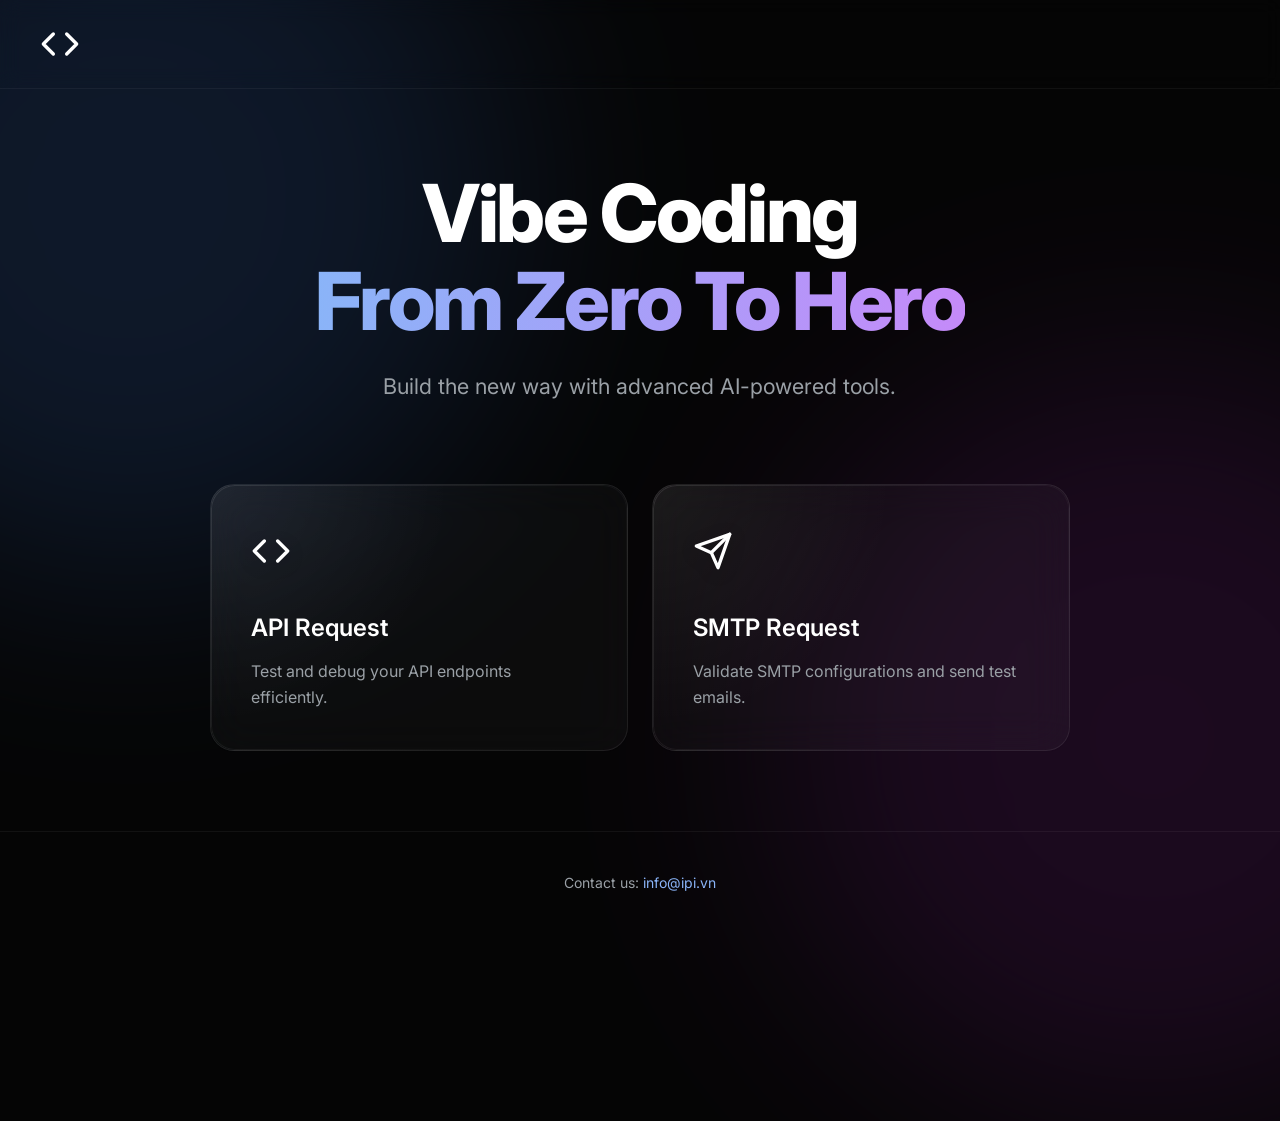
==== index.html @ e839f2e2 "deploy" ====
<!DOCTYPE html>
<html lang="vi">

<head>
    <meta http-equiv="Content-Type" content="text/html; charset=UTF-8">
    <meta http-equiv="X-UA-Compatible" content="IE=edge">
    <meta name="viewport" content="width=device-width, initial-scale=1">
    <title>Google Antigravity | Vibe Coding</title>
    <link rel="shortcut icon" href="/warning.png" type="image/x-icon">

    <!-- Google Fonts: Inter -->
    <link rel="preconnect" href="https://fonts.googleapis.com">
    <link rel="preconnect" href="https://fonts.gstatic.com" crossorigin>
    <link href="https://fonts.googleapis.com/css2?family=Inter:wght@300;400;600;700;900&display=swap" rel="stylesheet">

    <link rel="stylesheet" href="/assets/style.css">
</head>

<body>
    <header class="header">
        <div class="logo">
            <svg xmlns="http://www.w3.org/2000/svg" width="40" height="40" viewBox="0 0 24 24" fill="none" stroke="currentColor"
                stroke-width="2" stroke-linecap="round" stroke-linejoin="round">
                <polyline points="16 18 22 12 16 6"></polyline>
                <polyline points="8 6 2 12 8 18"></polyline>
                </svg>
        </div>
    </header>

    <main class="main-content">
        <section class="hero">
            <h1 class="hero-title">Vibe Coding<br><span class="highlight">From Zero To Hero</span></h1>
            <p class="hero-subtitle">Build the new way with advanced AI-powered tools.</p>
        </section>

        <section class="tools-grid">
            <a href="/api" target="_blank" class="tool-card">
                <div class="card-icon">
                    <svg xmlns="http://www.w3.org/2000/svg" width="40" height="40" viewBox="0 0 24 24" fill="none"
                        stroke="currentColor" stroke-width="2" stroke-linecap="round" stroke-linejoin="round">
                        <polyline points="16 18 22 12 16 6"></polyline>
                        <polyline points="8 6 2 12 8 18"></polyline>
                    </svg>
                </div>
                <div class="card-content">
                    <h3>API Request</h3>
                    <p>Test and debug your API endpoints efficiently.</p>
                </div>
            </a>

            <a href="/smtp" target="_blank" class="tool-card">
                <div class="card-icon">
                    <svg xmlns="http://www.w3.org/2000/svg" width="40" height="40" viewBox="0 0 24 24" fill="none"
                        stroke="currentColor" stroke-width="2" stroke-linecap="round" stroke-linejoin="round">
                        <line x1="22" y1="2" x2="11" y2="13"></line>
                        <polygon points="22 2 15 22 11 13 2 9 22 2"></polygon>
                    </svg>
                </div>
                <div class="card-content">
                    <h3>SMTP Request</h3>
                    <p>Validate SMTP configurations and send test emails.</p>
                </div>
            </a>
        </section>
    </main>

    <footer class="footer">
        <p>Contact us: <a href="mailto:info@ipi.vn">info@ipi.vn</a></p>
    </footer>
    <script src="/assets/script.js"></script>
</body>

</html>
---- assets/style.css ----
:root {
    --bg-color: #050505;
    --text-color: #ffffff;
    --text-secondary: #9aa0a6;
    --accent-color: #8ab4f8;
    --card-bg: rgba(255, 255, 255, 0.03);
    --card-border: rgba(255, 255, 255, 0.08);
    --card-hover-bg: rgba(255, 255, 255, 0.06);
    --card-hover-border: rgba(255, 255, 255, 0.15);
    --font-primary: 'Inter', system-ui, -apple-system, sans-serif;
    --gradient-primary: linear-gradient(135deg, #8ab4f8 0%, #c58af9 100%);
    --blob-1: #4285f4;
    --blob-2: #9c27b0;
}

* {
    box-sizing: border-box;
    margin: 0;
    padding: 0;
}

body {
    background-color: var(--bg-color);
    color: var(--text-color);
    font-family: var(--font-primary);
    line-height: 1.6;
    display: flex;
    flex-direction: column;
    min-height: 100vh;
    overflow-x: hidden;
    position: relative;
}

/* Dynamic Background */
body::before,
body::after {
    content: '';
    position: absolute;
    width: 60vw;
    height: 60vw;
    border-radius: 50%;
    filter: blur(120px);
    opacity: 0.15;
    z-index: -1;
    animation: float 20s infinite alternate ease-in-out;
}

body::before {
    background: var(--blob-1);
    top: -20%;
    left: -20%;
}

body::after {
    background: var(--blob-2);
    bottom: -20%;
    right: -20%;
    animation-delay: -10s;
}

@keyframes float {
    0% {
        transform: translate(0, 0) scale(1);
    }

    100% {
        transform: translate(10%, 10%) scale(1.1);
    }
}

a {
    text-decoration: none;
    color: inherit;
    transition: color 0.2s ease;
}

/* Header */
.header {
    padding: 24px 40px;
    display: flex;
    justify-content: space-between;
    align-items: center;
    position: sticky;
    top: 0;
    z-index: 100;
    backdrop-filter: blur(10px);
    -webkit-backdrop-filter: blur(10px);
    border-bottom: 1px solid rgba(255, 255, 255, 0.05);
}

.logo {
    font-size: 1.1rem;
    font-weight: 600;
    color: var(--text-color);
    letter-spacing: -0.01em;
    display: flex;
    align-items: center;
    gap: 8px;
}

/* Main Content */
.main-content {
    flex: 1;
    display: flex;
    flex-direction: column;
    align-items: center;
    justify-content: center;
    padding: 80px 20px;
    text-align: center;
    position: relative;
    z-index: 1;
}

/* Hero Section */
.hero {
    margin-bottom: 80px;
    max-width: 800px;
}

.hero-title {
    font-size: clamp(3rem, 8vw, 5rem);
    font-weight: 800;
    line-height: 1.1;
    margin-bottom: 24px;
    letter-spacing: -0.03em;
    animation: fadeSlideUp 0.8s ease-out;
}

.hero-title .highlight {
    background: linear-gradient(90deg, #8ab4f8, #c58af9, #8ab4f8);
    background-size: 200% auto;
    -webkit-background-clip: text;
    background-clip: text;
    -webkit-text-fill-color: transparent;
    display: block;
    animation: shine 4s linear infinite;
}

@keyframes shine {
    to {
        background-position: 200% center;
    }
}

.hero-subtitle {
    font-size: clamp(1.1rem, 2vw, 1.35rem);
    color: var(--text-secondary);
    font-weight: 400;
    max-width: 600px;
    margin: 0 auto;
    animation: fadeSlideUp 0.8s ease-out 0.2s backwards;
}

/* Tools Grid */
.tools-grid {
    display: grid;
    grid-template-columns: repeat(auto-fit, minmax(300px, 1fr));
    gap: 24px;
    width: 100%;
    max-width: 900px;
    padding: 0 20px;
}

.tool-card {
    background: var(--card-bg);
    border: 1px solid var(--card-border);
    border-radius: 24px;
    padding: 40px;
    transition: all 0.4s cubic-bezier(0.175, 0.885, 0.32, 1.275);
    display: flex;
    flex-direction: column;
    align-items: flex-start;
    text-align: left;
    backdrop-filter: blur(20px);
    -webkit-backdrop-filter: blur(20px);
    position: relative;
    overflow: hidden;
    /* Spotlight Effect */
    background: radial-gradient(600px circle at var(--mouse-x, 0) var(--mouse-y, 0),
            rgba(255, 255, 255, 0.06),
            transparent 40%), var(--card-bg);

    animation: fadeSlideUp 0.8s ease-out 0.4s backwards;
}

/* Form Elements */
input,
select,
textarea {
    width: 100%;
    padding: 12px 16px;
    margin: 8px 0 24px;
    background: rgba(255, 255, 255, 0.05);
    border: 1px solid var(--card-border);
    border-radius: 8px;
    color: var(--text-color);
    font-family: var(--font-primary);
    font-size: 1rem;
    transition: all 0.3s ease;
}

/* Fix for select options text color on Windows */
select option {
    background-color: #202124;
    /* Dark background */
    color: #ffffff;
    /* White text */
}

input:focus,
select:focus,
textarea:focus {
    outline: none;
    border-color: var(--accent-color);
    background: rgba(255, 255, 255, 0.1);
}

/* API Params Row Layout */
.param-row {
    display: flex;
    gap: 12px;
    align-items: center;
    margin-bottom: 12px;
}

.param-row input {
    margin: 0;
    width: auto;
    /* Reset width */
    flex: 1;
    min-width: 0;
    /* Prevent overflow */
}

.param-row .remove-btn {
    width: 40px;
    padding: 0;
    height: 48px;
    /* Match input height roughly */
    display: flex;
    align-items: center;
    justify-content: center;
    background: rgba(255, 59, 48, 0.2);
    color: #ff3b30;
    font-size: 1.5rem;
    line-height: 1;
}

.param-row .remove-btn:hover {
    background: rgba(255, 59, 48, 0.4);
    transform: none;
}

button {
    background: var(--gradient-primary);
    color: white;
    border: none;
    padding: 12px 24px;
    border-radius: 8px;
    font-size: 1rem;
    font-weight: 600;
    cursor: pointer;
    transition: transform 0.2s ease, opacity 0.2s ease;
}

button:hover {
    transform: translateY(-2px);
    opacity: 0.9;
}

label {
    display: block;
    margin-bottom: 8px;
    color: var(--text-secondary);
    font-weight: 500;
}

/* SMTP Form Layout - Reverted to Stacked */
.form-group {
    margin-bottom: 20px;
}


/* Staggered animation */
.tool-card:nth-child(2) {
    animation-delay: 0.5s;
}

.tool-card:nth-child(3) {
    animation-delay: 0.6s;
}

.tool-card::before {
    content: '';
    position: absolute;
    top: 0;
    left: 0;
    right: 0;
    bottom: 0;
    border-radius: 24px;
    padding: 1px;
    background: linear-gradient(135deg, rgba(255, 255, 255, 0.1), rgba(255, 255, 255, 0));
    -webkit-mask: linear-gradient(#fff 0 0) content-box, linear-gradient(#fff 0 0);
    mask: linear-gradient(#fff 0 0) content-box, linear-gradient(#fff 0 0);
    -webkit-mask-composite: xor;
    mask-composite: exclude;
    pointer-events: none;
}

.tool-card:hover {
    background: var(--card-hover-bg);
    border-color: var(--card-hover-border);
    transform: translateY(-8px);
    box-shadow: 0 20px 40px -10px rgba(0, 0, 0, 0.3);
}

.card-icon {
    font-size: 2.5rem;
    margin-bottom: 20px;
    filter: drop-shadow(0 4px 8px rgba(0, 0, 0, 0.2));
}

.card-content h3 {
    font-size: 1.5rem;
    font-weight: 600;
    margin-bottom: 12px;
    color: var(--text-color);
}

.card-content p {
    font-size: 1rem;
    color: var(--text-secondary);
    line-height: 1.6;
}

/* Footer */
.footer {
    padding: 40px 20px;
    text-align: center;
    color: var(--text-secondary);
    font-size: 0.875rem;
    border-top: 1px solid rgba(255, 255, 255, 0.05);
    margin-top: auto;
}

.footer a {
    color: var(--accent-color);
    position: relative;
}

.footer a::after {
    content: '';
    position: absolute;
    bottom: -2px;
    left: 0;
    width: 0;
    height: 1px;
    background: currentColor;
    transition: width 0.3s ease;
}

.footer a:hover::after {
    width: 100%;
}

/* Animations */
@keyframes fadeSlideUp {
    from {
        opacity: 0;
        transform: translateY(30px);
    }

    to {
        opacity: 1;
        transform: translateY(0);
    }
}

/* Mobile Responsive */
@media (max-width: 600px) {
    .header {
        padding: 20px;
    }

    .hero-title {
        font-size: 3rem;
    }

    .tools-grid {
        grid-template-columns: 1fr;
    }

    .tool-card {
        padding: 30px;
    }
}
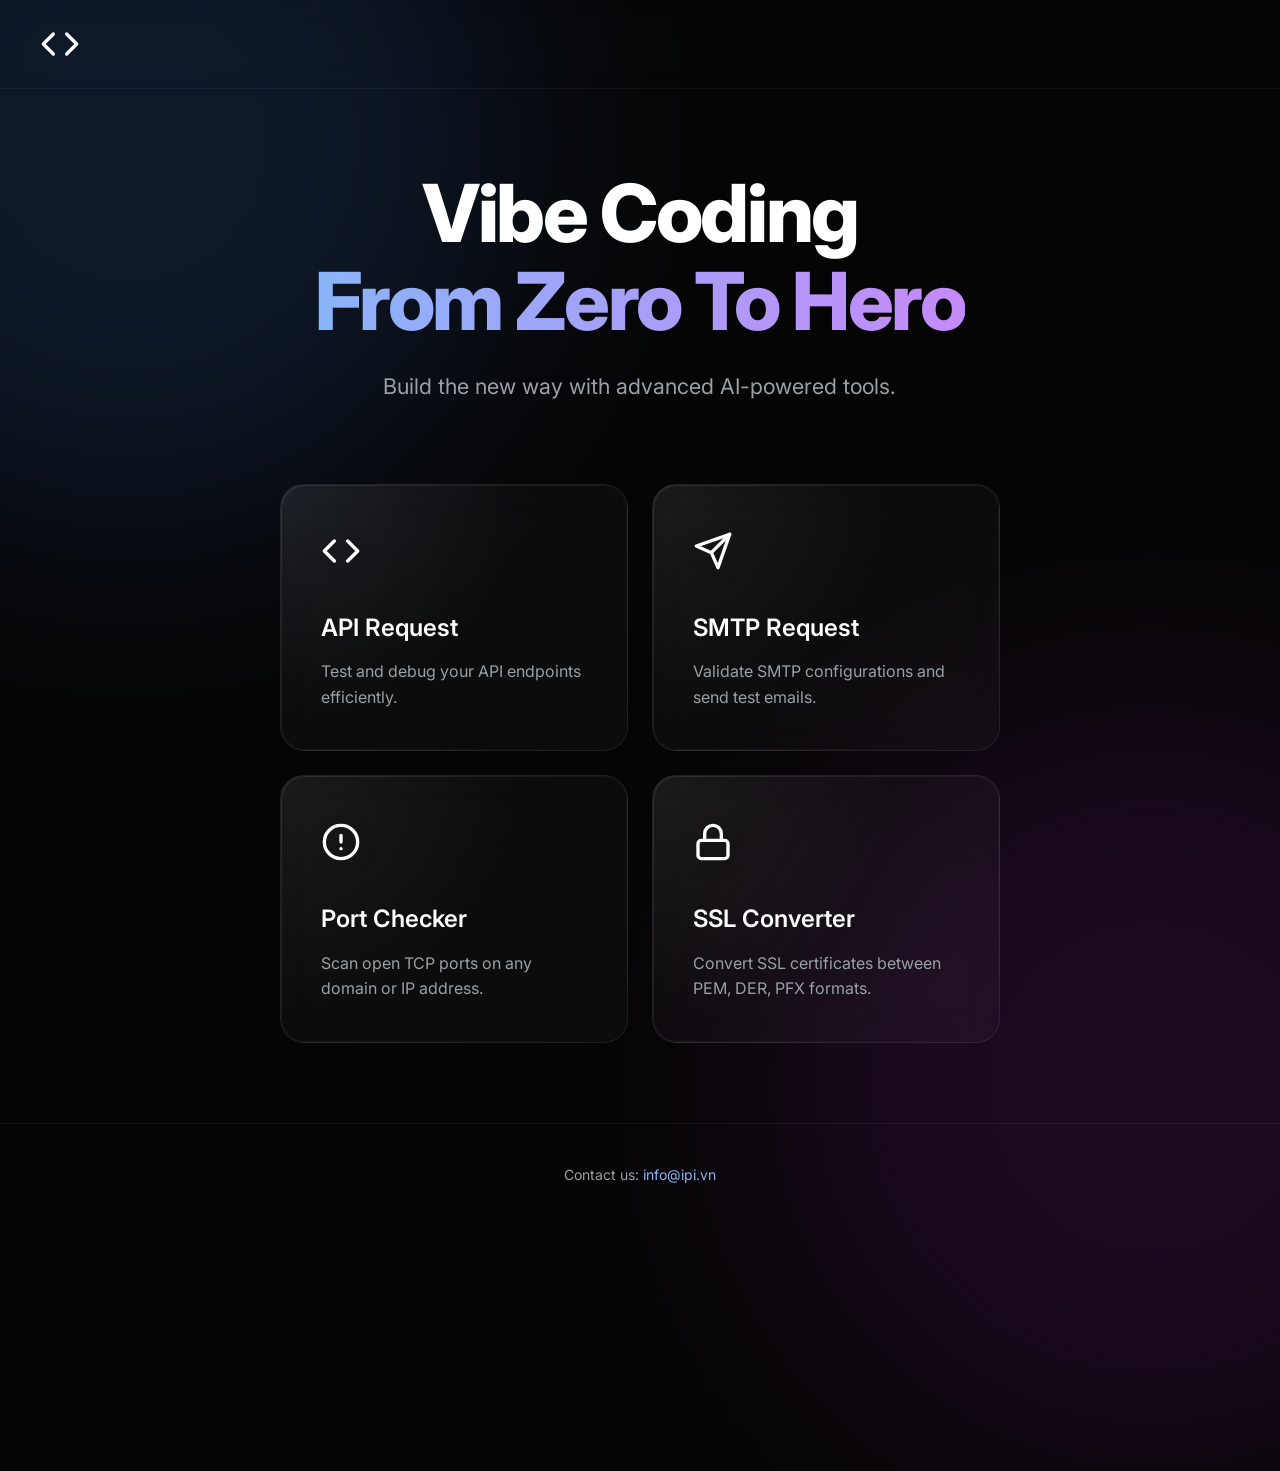
==== commit 006ad427: "MODIFY UI/UX - ADDNEW Port checker and ssl convent" ====
--- a/index.html
+++ b/index.html
@@ -6,7 +6,10 @@
     <meta http-equiv="X-UA-Compatible" content="IE=edge">
     <meta name="viewport" content="width=device-width, initial-scale=1">
     <title>Google Antigravity | Vibe Coding</title>
-    <link rel="shortcut icon" href="/warning.png" type="image/x-icon">
+    <meta name="description" content="Developer tools powered by AI – API Tester, SMTP Tester, Port Checker, SSL Converter.">
+
+    <!-- SVG Favicon inline -->
+    <link rel="icon" href="data:image/svg+xml,<svg xmlns='http://www.w3.org/2000/svg' viewBox='0 0 24 24' fill='none' stroke='%238ab4f8' stroke-width='2' stroke-linecap='round' stroke-linejoin='round'><polyline points='16 18 22 12 16 6'></polyline><polyline points='8 6 2 12 8 18'></polyline></svg>">
 
     <!-- Google Fonts: Inter -->
     <link rel="preconnect" href="https://fonts.googleapis.com">
@@ -14,17 +17,36 @@
     <link href="https://fonts.googleapis.com/css2?family=Inter:wght@300;400;600;700;900&display=swap" rel="stylesheet">
 
     <link rel="stylesheet" href="/assets/style.css">
+
+    <style>
+        /* 4-card grid: 2 cols top, 2 cols bottom – stays balanced */
+        .tools-grid {
+            display: grid;
+            grid-template-columns: repeat(2, 1fr);
+            gap: 24px;
+            width: 100%;
+            max-width: 760px;
+            padding: 0 20px;
+        }
+
+        @media (max-width: 640px) {
+            .tools-grid {
+                grid-template-columns: 1fr;
+            }
+        }
+    </style>
 </head>
 
 <body>
     <header class="header">
-        <div class="logo">
-            <svg xmlns="http://www.w3.org/2000/svg" width="40" height="40" viewBox="0 0 24 24" fill="none" stroke="currentColor"
-                stroke-width="2" stroke-linecap="round" stroke-linejoin="round">
+        <!-- Logo nhấn → về trang chủ -->
+        <a href="https://example.io.vn/" class="logo" aria-label="Về trang chủ">
+            <svg xmlns="http://www.w3.org/2000/svg" width="40" height="40" viewBox="0 0 24 24" fill="none"
+                stroke="currentColor" stroke-width="2" stroke-linecap="round" stroke-linejoin="round">
                 <polyline points="16 18 22 12 16 6"></polyline>
                 <polyline points="8 6 2 12 8 18"></polyline>
-                </svg>
-        </div>
+            </svg>
+        </a>
     </header>
 
     <main class="main-content">
@@ -34,6 +56,7 @@
         </section>
 
         <section class="tools-grid">
+            <!-- Card 1: API Request -->
             <a href="/api" target="_blank" class="tool-card">
                 <div class="card-icon">
                     <svg xmlns="http://www.w3.org/2000/svg" width="40" height="40" viewBox="0 0 24 24" fill="none"
@@ -48,6 +71,7 @@
                 </div>
             </a>
 
+            <!-- Card 2: SMTP Request -->
             <a href="/smtp" target="_blank" class="tool-card">
                 <div class="card-icon">
                     <svg xmlns="http://www.w3.org/2000/svg" width="40" height="40" viewBox="0 0 24 24" fill="none"
@@ -61,12 +85,44 @@
                     <p>Validate SMTP configurations and send test emails.</p>
                 </div>
             </a>
+
+            <!-- Card 3: Port Checker -->
+            <a href="/port-checker" target="_blank" class="tool-card">
+                <div class="card-icon">
+                    <svg xmlns="http://www.w3.org/2000/svg" width="40" height="40" viewBox="0 0 24 24" fill="none"
+                        stroke="currentColor" stroke-width="2" stroke-linecap="round" stroke-linejoin="round">
+                        <circle cx="12" cy="12" r="10"></circle>
+                        <line x1="12" y1="8" x2="12" y2="12"></line>
+                        <line x1="12" y1="16" x2="12.01" y2="16"></line>
+                    </svg>
+                </div>
+                <div class="card-content">
+                    <h3>Port Checker</h3>
+                    <p>Scan open TCP ports on any domain or IP address.</p>
+                </div>
+            </a>
+
+            <!-- Card 4: SSL Converter -->
+            <a href="/ssl-converter" target="_blank" class="tool-card">
+                <div class="card-icon">
+                    <svg xmlns="http://www.w3.org/2000/svg" width="40" height="40" viewBox="0 0 24 24" fill="none"
+                        stroke="currentColor" stroke-width="2" stroke-linecap="round" stroke-linejoin="round">
+                        <rect x="3" y="11" width="18" height="11" rx="2" ry="2"></rect>
+                        <path d="M7 11V7a5 5 0 0 1 10 0v4"></path>
+                    </svg>
+                </div>
+                <div class="card-content">
+                    <h3>SSL Converter</h3>
+                    <p>Convert SSL certificates between PEM, DER, PFX formats.</p>
+                </div>
+            </a>
         </section>
     </main>
 
     <footer class="footer">
         <p>Contact us: <a href="mailto:info@ipi.vn">info@ipi.vn</a></p>
     </footer>
+
     <script src="/assets/script.js"></script>
 </body>
 
--- a/assets/style.css
+++ b/assets/style.css
@@ -96,6 +96,13 @@
     display: flex;
     align-items: center;
     gap: 8px;
+    text-decoration: none;
+    outline: none;
+    transition: opacity 0.2s ease;
+}
+
+.logo:hover {
+    opacity: 0.75;
 }
 
 /* Main Content */
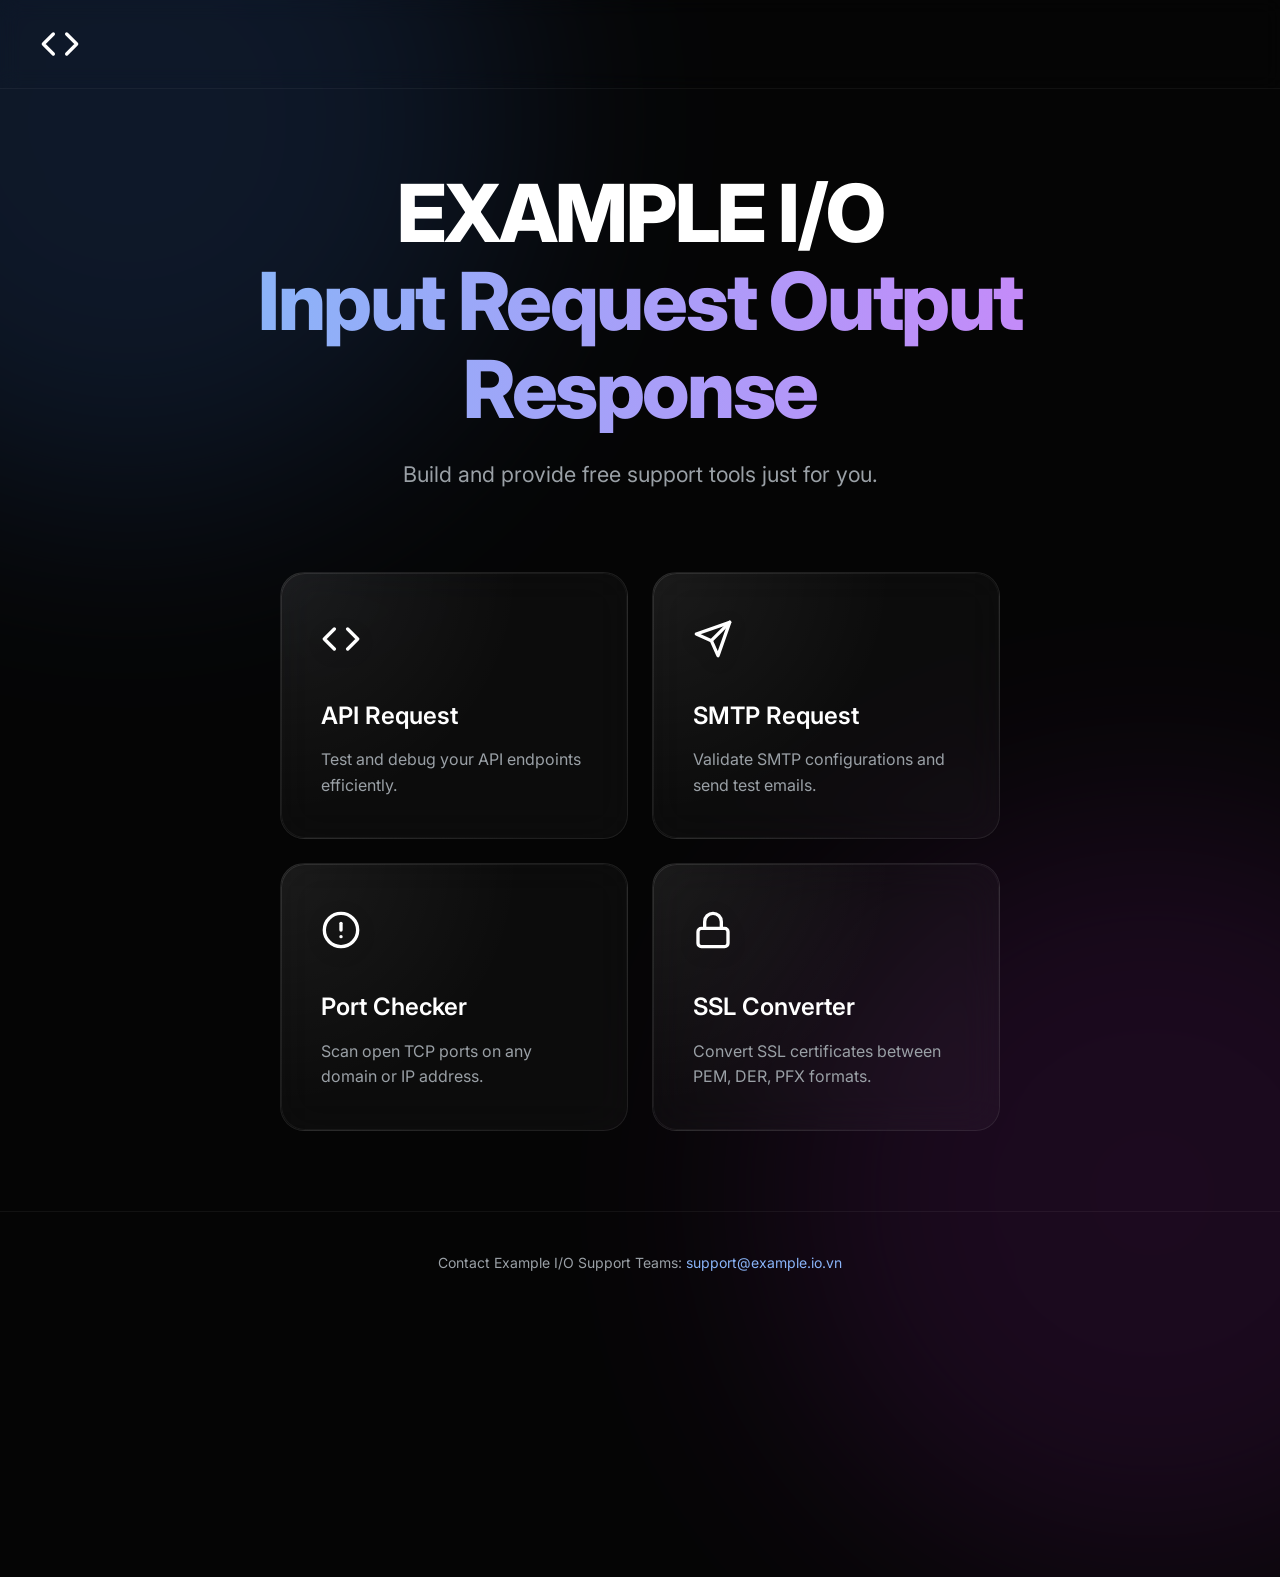
==== commit 3694e04e: "Update footer contact information" ====
--- a/index.html
+++ b/index.html
@@ -5,11 +5,13 @@
     <meta http-equiv="Content-Type" content="text/html; charset=UTF-8">
     <meta http-equiv="X-UA-Compatible" content="IE=edge">
     <meta name="viewport" content="width=device-width, initial-scale=1">
-    <title>Google Antigravity | Vibe Coding</title>
-    <meta name="description" content="Developer tools powered by AI – API Tester, SMTP Tester, Port Checker, SSL Converter.">
+    <title>Example I/O | API Testing</title>
+    <meta name="description"
+        content="Developer tools powered by AI – API Tester, SMTP Tester, Port Checker, SSL Converter.">
 
     <!-- SVG Favicon inline -->
-    <link rel="icon" href="data:image/svg+xml,<svg xmlns='http://www.w3.org/2000/svg' viewBox='0 0 24 24' fill='none' stroke='%238ab4f8' stroke-width='2' stroke-linecap='round' stroke-linejoin='round'><polyline points='16 18 22 12 16 6'></polyline><polyline points='8 6 2 12 8 18'></polyline></svg>">
+    <link rel="icon"
+        href="data:image/svg+xml,<svg xmlns='http://www.w3.org/2000/svg' viewBox='0 0 24 24' fill='none' stroke='%238ab4f8' stroke-width='2' stroke-linecap='round' stroke-linejoin='round'><polyline points='16 18 22 12 16 6'></polyline><polyline points='8 6 2 12 8 18'></polyline></svg>">
 
     <!-- Google Fonts: Inter -->
     <link rel="preconnect" href="https://fonts.googleapis.com">
@@ -51,8 +53,8 @@
 
     <main class="main-content">
         <section class="hero">
-            <h1 class="hero-title">Vibe Coding<br><span class="highlight">From Zero To Hero</span></h1>
-            <p class="hero-subtitle">Build the new way with advanced AI-powered tools.</p>
+            <h1 class="hero-title">EXAMPLE I/O<br><span class="highlight">Input Request Output Response</span></h1>
+            <p class="hero-subtitle">Build and provide free support tools just for you.</p>
         </section>
 
         <section class="tools-grid">
@@ -120,10 +122,11 @@
     </main>
 
     <footer class="footer">
-        <p>Contact us: <a href="mailto:info@ipi.vn">info@ipi.vn</a></p>
+        <p>Contact Example I/O Support Teams: <a
+                href="mailto:support@example.io.vn">support@example.io.vn</a></p>
     </footer>
 
     <script src="/assets/script.js"></script>
 </body>
 
-</html>+</html>
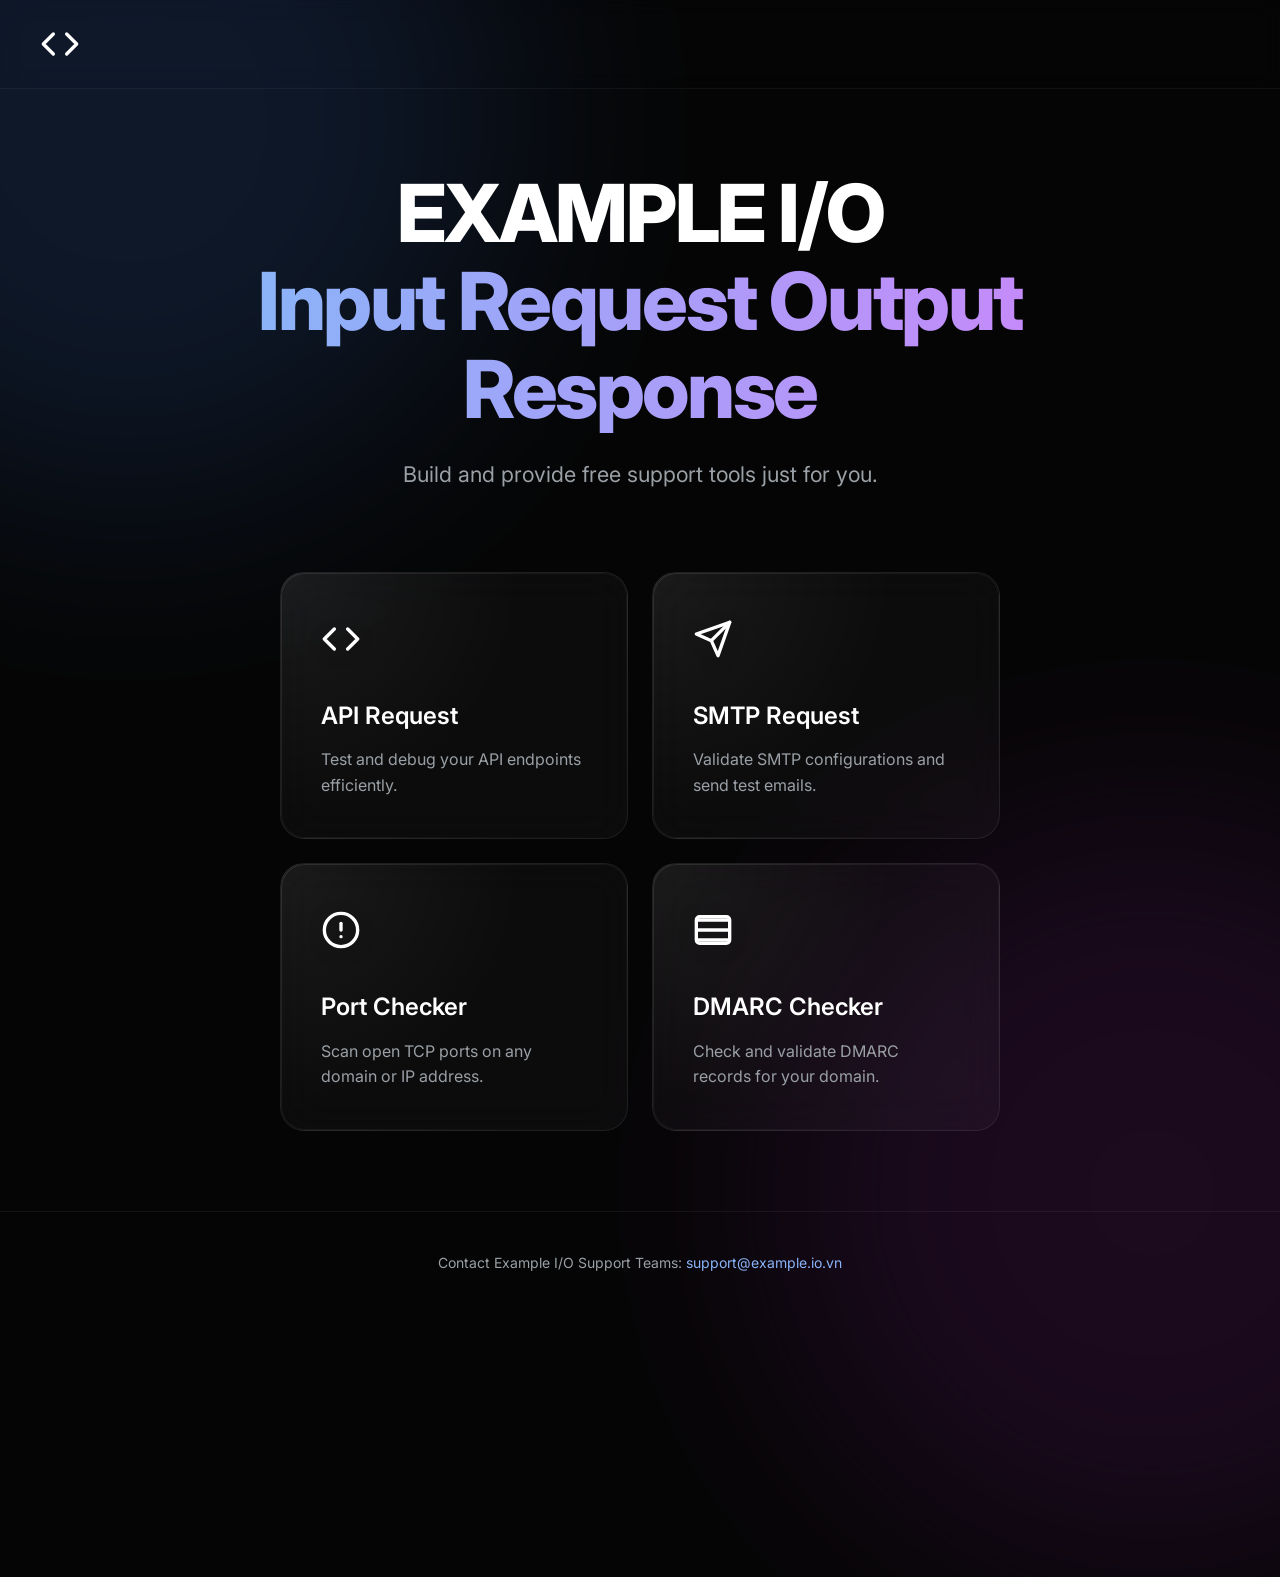
==== commit 29cd771d: "Deploy dmarc checker" ====
--- a/index.html
+++ b/index.html
@@ -104,18 +104,18 @@
                 </div>
             </a>
 
-            <!-- Card 4: SSL Converter -->
-            <a href="/ssl-converter" target="_blank" class="tool-card">
+            <!-- Card 4: DMARC Record Validation -->
+            <a href="/dmarc-record-validation" target="_blank" class="tool-card">
                 <div class="card-icon">
                     <svg xmlns="http://www.w3.org/2000/svg" width="40" height="40" viewBox="0 0 24 24" fill="none"
                         stroke="currentColor" stroke-width="2" stroke-linecap="round" stroke-linejoin="round">
-                        <rect x="3" y="11" width="18" height="11" rx="2" ry="2"></rect>
-                        <path d="M7 11V7a5 5 0 0 1 10 0v4"></path>
+                        <path d="M3 12h18M3 6h18M3 18h18"></path>
+                        <rect x="2" y="4" width="20" height="16" rx="2"></rect>
                     </svg>
                 </div>
                 <div class="card-content">
-                    <h3>SSL Converter</h3>
-                    <p>Convert SSL certificates between PEM, DER, PFX formats.</p>
+                    <h3>DMARC Checker</h3>
+                    <p>Check and validate DMARC records for your domain.</p>
                 </div>
             </a>
         </section>
